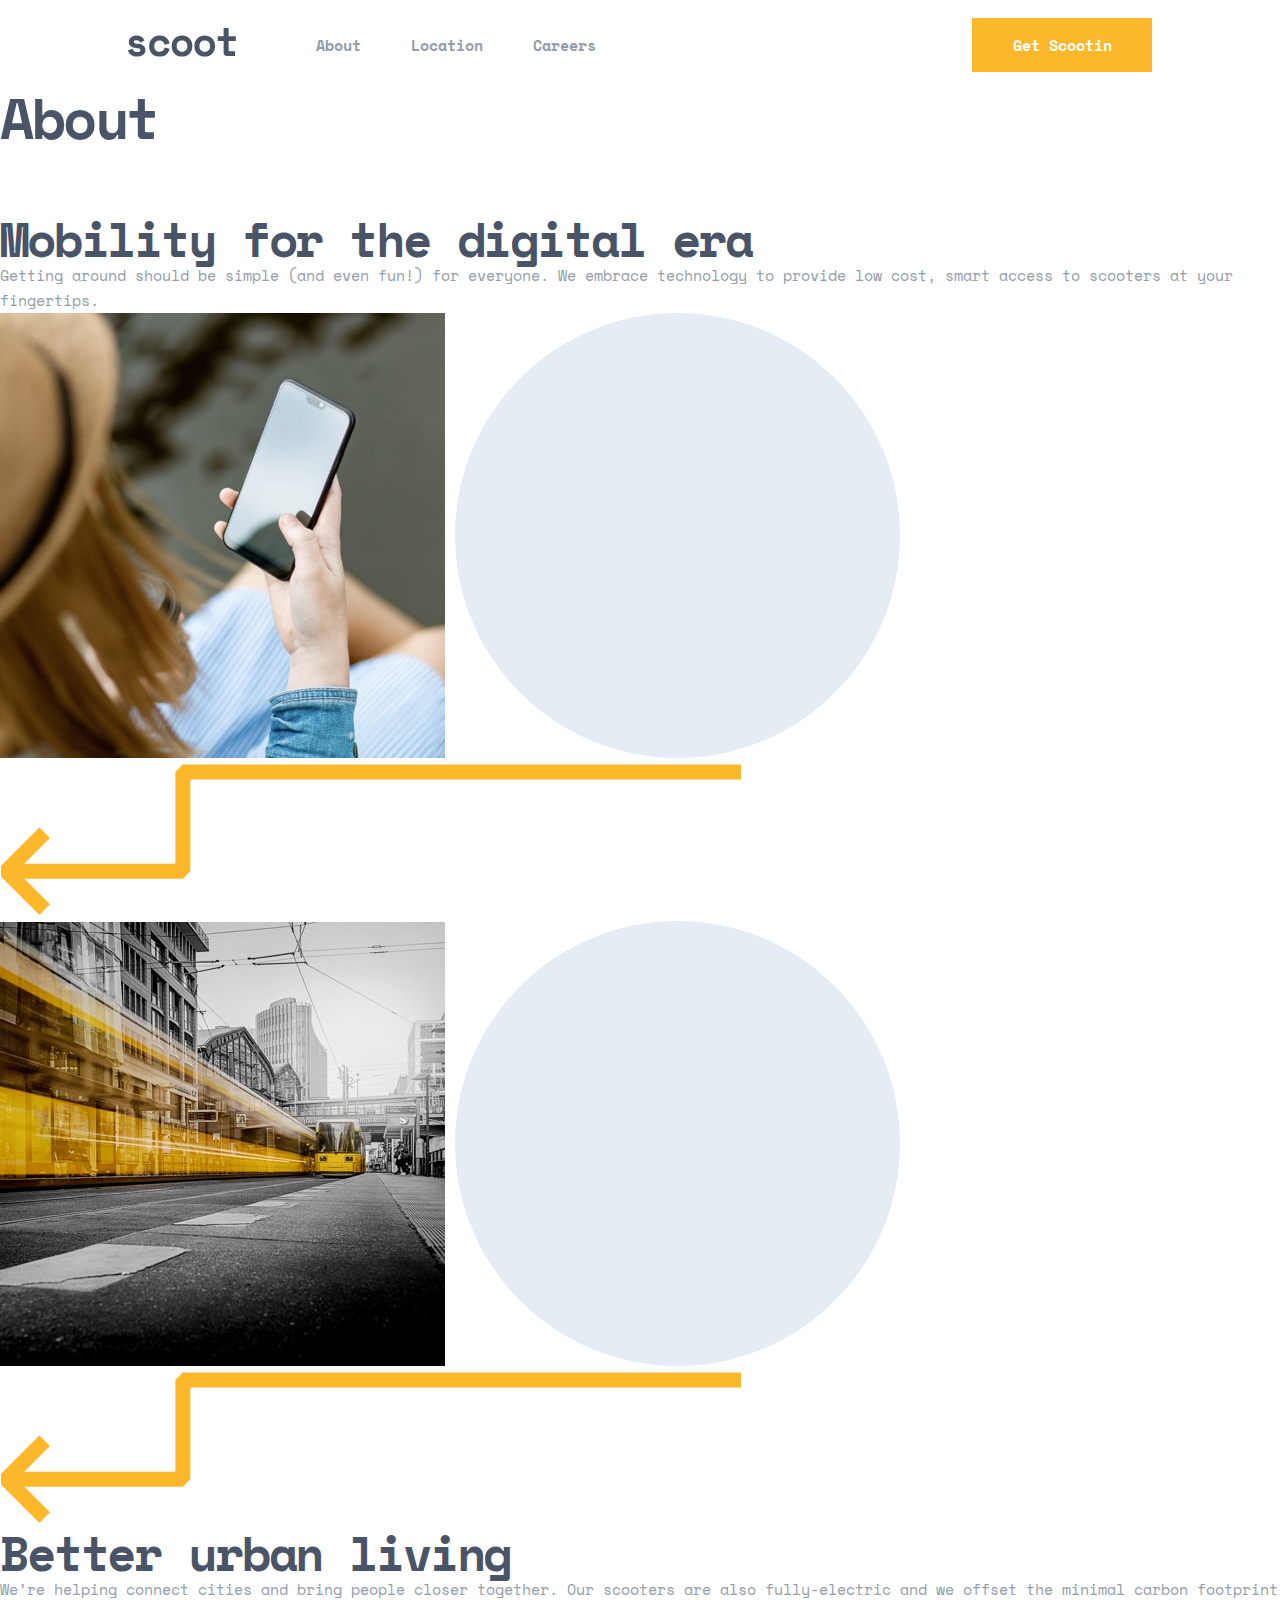
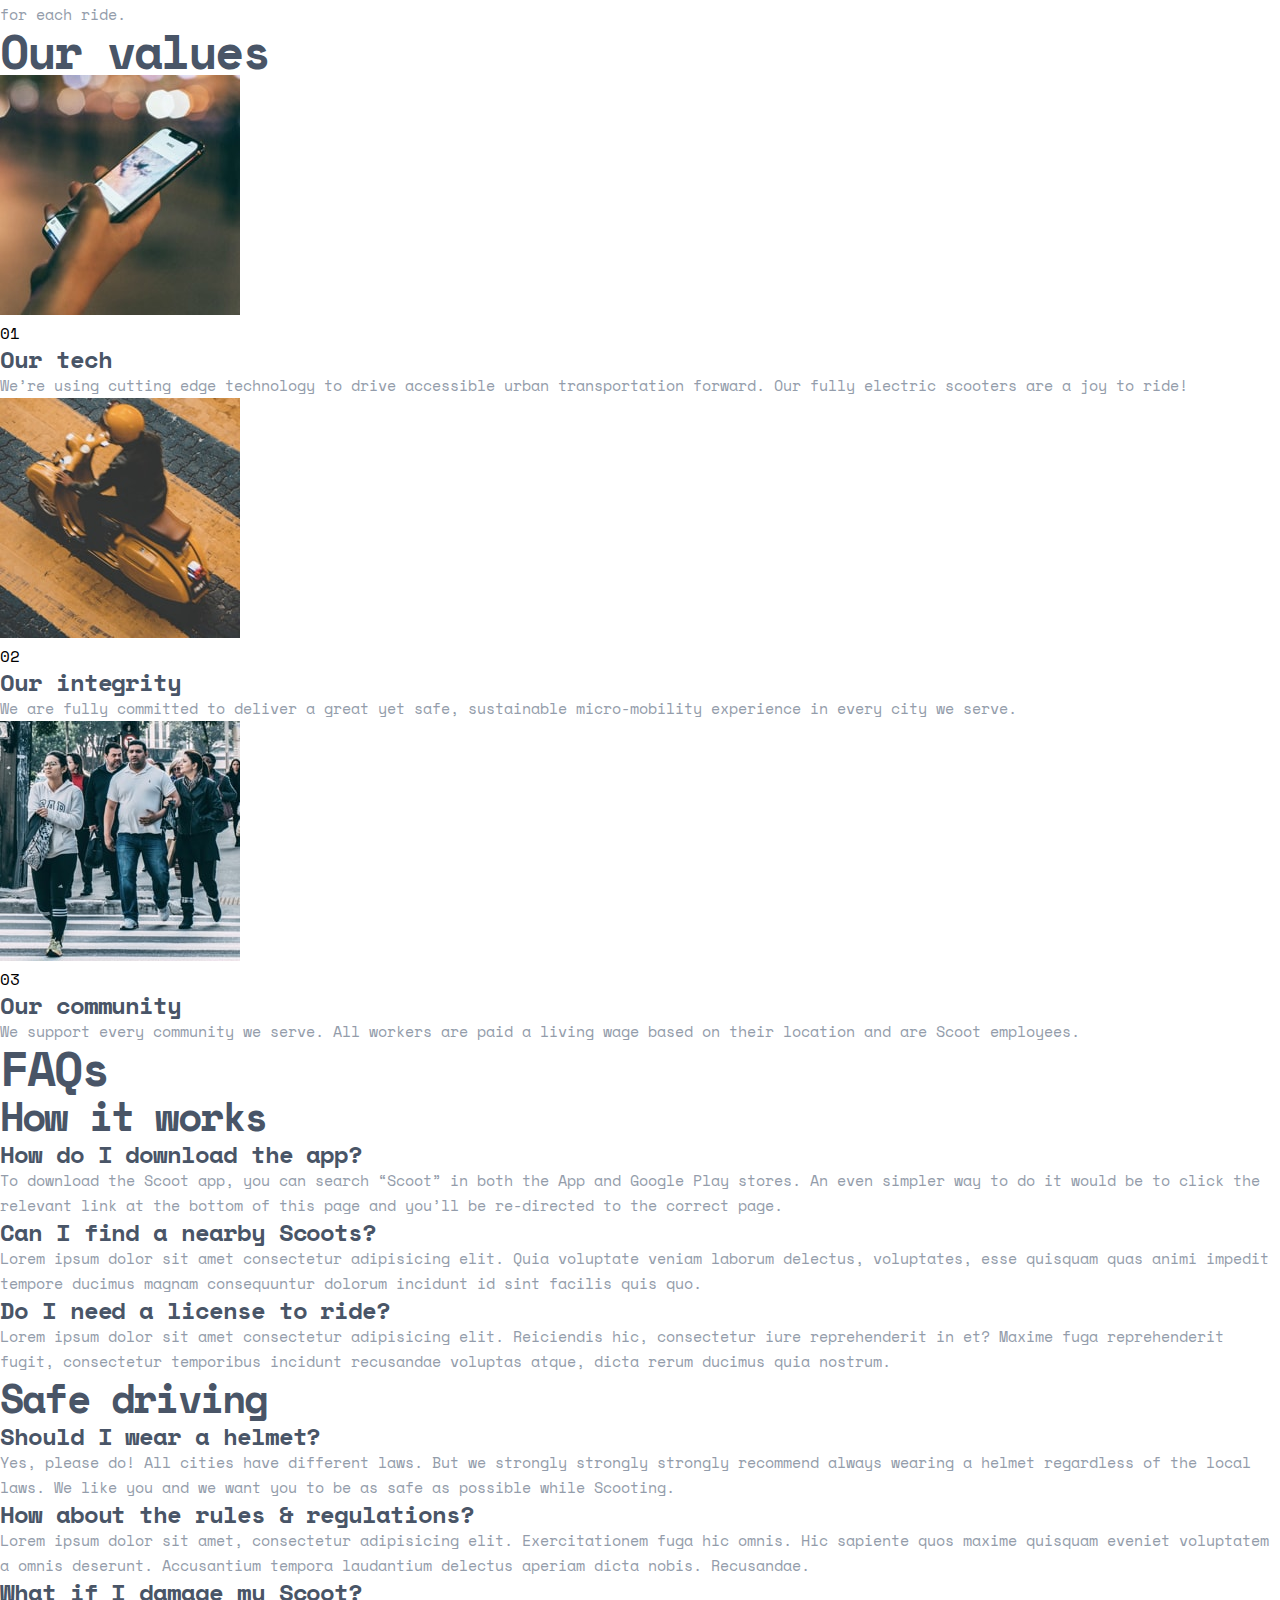
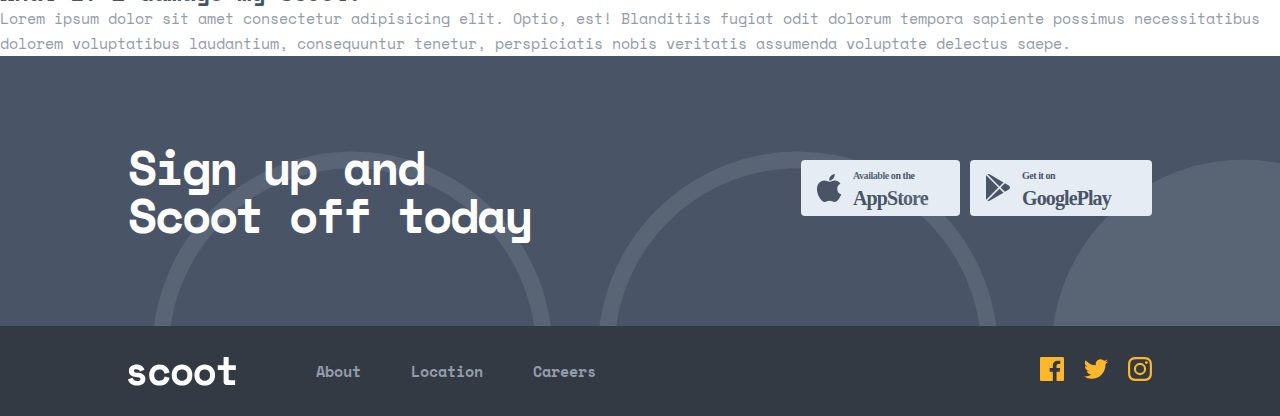
==== about.html @ 6eb8b918 "HTML structure for about page" ====
<!DOCTYPE html>
<html lang="en">
<head>
    <meta charset="UTF-8">
    <meta name="viewport" content="width=device-width, initial-scale=1.0">
    <title>About | Scoot multi-page website</title>
    <link rel="stylesheet" href="styles.css">
    <link rel="stylesheet" href="about.css">
</head>
<body>
    <header>
        <nav>
            <div class="nav-left">
                <a href="index.html"><img src="./assets/logo.svg" alt="logo"></a>
                <a href="about.html" class="nav-about">About</a>
                <a href="location.html" class="nav-location">Location</a>
                <a href="careers.html" class="nav-careers">Careers</a>
            </div>
            <a href="" target="_self" class="get-scootin">Get Scootin</a>
        </nav>
        <div class="hero desktop-only">
            <h1 id="hero-title">About</h1>
            <div id="white-circles">
                <img src="./assets/patterns/white-circles.svg" alt="circles design">
            </div>
        </div>
    </header>
    <main>
        <section class="section1 desktop-only">
            <div class="left-section-text">
                <h2>Mobility for the digital era</h2>
                <p class="general-text">Getting around should be simple (and even fun!) for everyone. We embrace technology to provide low cost, smart access to scooters at your fingertips.</p>
            </div>
            <div class="right-section-image">
                <img src="assets/images/digital-era.jpg" alt="riding telemetry image" id="imgs2">
                <img src="assets/patterns/circle.svg" alt="circle design" id="circles2">
                <img src="assets/patterns/left-downward-arrow.svg" alt="line design" id="arrows2">
            </div>
        </section>
        <section class="section2 desktop-only">
            <div class="left-section-image">
                <img src="assets/images/better-living.jpg" alt="riding telemetry image" id="imgs2">
                <img src="assets/patterns/circle.svg" alt="circle design" id="circles2">
                <img src="assets/patterns/left-downward-arrow.svg" alt="line design" id="arrows2">
            </div>
            <div class="right-section-text">
                <h2>Better urban living</h2>
                <p class="general-text">We’re helping connect cities and bring people closer together. Our scooters are also fully-electric and we offset the minimal carbon footprint for each ride.</p>
            </div>
        </section>
        <section class="section3 desktop-only">
            <h2>Our values</h2>
            <div class="section31">
                <div class="top">
                    <img src="./assets/images/our-tech.jpg" alt="Our tech image">
                    <div class="icon">01</div>
                    <div class="bottom">
                        <h4 id="our">Our tech</h4>
                        <p class="general-text">We’re using cutting edge technology to drive accessible urban transportation forward. Our fully electric scooters are a joy to ride!</p>
                    </div>
                </div>
            </div>
            <div class="section32">
                <div class="top">
                    <img src="./assets/images/our-integrity.jpg" alt="Our integrity image">
                    <div class="icon">02</div>
                    <div class="bottom">
                        <h4 id="our">Our integrity</h4>
                        <p class="general-text">We are fully committed to deliver a great yet safe, sustainable micro-mobility experience in every city we serve.</p>
                    </div>
                </div>
            </div>
            <div class="section33">
                <div class="top">
                    <img src="./assets/images/our-community.jpg" alt="Our community image">
                    <div class="icon">03</div>
                    <div class="bottom">
                        <h4 id="our">Our community</h4>
                        <p class="general-text">We support every community we serve. All workers are paid a living wage based on their location and are Scoot employees.</p>
                    </div>
                </div>
            </div>
        </section>
        <section class="section4 desktop-only">
            <h2>FAQs</h2>
            <div class="section41">
                <h3>How it works</h3>
                <div class="right">
                    <div class="item">
                        <h4 class="question">How do I download the app?</h4>
                        <p class="general-text answer">To download the Scoot app, you can search “Scoot” in both the App and Google Play stores. An even simpler way to do it would be to click the relevant link at the bottom of this page and you’ll be re-directed to the correct page.</p>
                    </div>
                    <div class="item">
                        <h4 class="question">Can I find a nearby Scoots?</h4>
                        <p class="general-text answer">Lorem ipsum dolor sit amet consectetur adipisicing elit. Quia voluptate veniam laborum delectus, voluptates, esse quisquam quas animi impedit tempore ducimus magnam consequuntur dolorum incidunt id sint facilis quis quo.</p>
                    </div>
                    <div class="item">
                        <h4 class="question">Do I need a license to ride?</h4>
                        <p class="general-text answer">Lorem ipsum dolor sit amet consectetur adipisicing elit. Reiciendis hic, consectetur iure reprehenderit in et? Maxime fuga reprehenderit fugit, consectetur temporibus incidunt recusandae voluptas atque, dicta rerum ducimus quia nostrum.</p>
                    </div>
                </div>
            </div>
            <div class="section42">
                <h3>Safe driving</h3>
                <div class="right">
                    <div class="item">
                        <h4 class="question">Should I wear a helmet?</h4>
                        <p class="general-text answer">Yes, please do! All cities have different laws. But we strongly strongly strongly recommend always wearing a helmet regardless of the local laws. We like you and we want you to be as safe as possible while Scooting.</p>
                    </div>
                    <div class="item">
                        <h4 class="question">How about the rules & regulations?</h4>
                        <p class="general-text answer">Lorem ipsum dolor sit amet, consectetur adipisicing elit. Exercitationem fuga hic omnis. Hic sapiente quos maxime quisquam eveniet voluptatem a omnis deserunt. Accusantium tempora laudantium delectus aperiam dicta nobis. Recusandae.</p>
                    </div>
                    <div class="item">
                        <h4 class="question">What if I damage my Scoot?</h4>
                        <p class="general-text answer">Lorem ipsum dolor sit amet consectetur adipisicing elit. Optio, est! Blanditiis fugiat odit dolorum tempora sapiente possimus necessitatibus dolorem voluptatibus laudantium, consequuntur tenetur, perspiciatis nobis veritatis assumenda voluptate delectus saepe.</p>
                    </div>
                </div>
            </div>
        </section>
    </main>
    <footer>
        <div class="footer-up">
            <img src="./assets/patterns/semi-circles.svg" alt="semi-circles design" id="semi-circles">
            <h2>Sign up and <br> Scoot off today</h2>
            <div class="apps">
                <a href="https://www.apple.com/app-store/" target="_blank">
                    <img src="assets/icons/app-store.svg" alt="app store icon and link">
                </a>
                <a href="https://play.google.com/store/games?pli=1" target="_blank">
                    <img src="assets/icons/google-play.svg" alt="google play icon and link">
                </a>
            </div>
        </div>
        <div class="footer-down">
            <nav>
                <div class="nav-left">
                    <img src="./assets/logo.svg" alt="logo" id="logo">
                    <a class="nav-about">About</a>
                    <a class="nav-location">Location</a>
                    <a class="nav-careers">Careers</a>
                </div>
                <div class="nav-right">
                    <a href="https://www.facebook.com/infogimiasi/" target="_blank">
                        <img src="assets/icons/facebook.svg" alt="facebook icon and link">
                    </a>
                    <a href="https://x.com/home?lang=ro" target="_blank">
                        <img src="assets/icons/twitter.svg" alt="twitter icon and link">
                    </a>
                    <a href="https://www.instagram.com/" target="_blank">
                        <img src="assets/icons/instagram.svg" alt="google play icon and link">
                    </a>
                </div>
            </nav>
        </div>
    </footer>
</body>
</html>
---- styles.css ----
@import url('https://fonts.googleapis.com/css2?family=Lexend+Deca:wght@100..900&family=Space+Mono:wght@400;700&display=swap');


:root {
    --yellow: #FCB72B;
    --dark-navy: #495567;
    --dim-grey: #939CAA;
    --light-grey: #E5ECF4;
    --snow: #F2F5F9;
    --light-yellow: #FFF4DF;
}

* {
    margin: 0;
    padding: 0;
    box-sizing: border-box;
    font-family: 'Space Mono', sans-serif;
}

h1, h2, h3, h4 {
    font-weight: bold;
    color: var(--dark-navy);
}

h1 {
    font-size: 56px;
    line-height: 56px;
    letter-spacing: -2.5px;
}

h2 {
    font-size: 48px;
    line-height: 48px;
    letter-spacing: -2.14px;
}

h3 {
    font-size: 40px;
    line-height: 48px;
    letter-spacing: -1.79px;
}

h4 {
    font-size: 24px;
    line-height: 28px;
    letter-spacing: -1.07px;
}

.general-text {
    color: var(--dim-grey);
    font-size: 15px;
    line-height: 25px;
}

body {
    width: 100vw;
    overflow-x: hidden;
}

nav {
    display: flex;
    width: 100%;
    height: 10vh;
    padding: 0 10vw;
    justify-content: space-between;
    align-items: center;
    background-color: white;
    font-size: 15px;
    font-weight: bold;
}

.nav-left {
    display: flex;
    width: min-content;
    justify-content: space-between;
    align-items: center;
    gap: 50px;
}

.nav-left img {
    margin-right: 30px;
}

.nav-left a {
    text-decoration: none;
    color: var(--dim-grey);
}

.nav-left a:hover {
    color: var(--yellow);
}

.get-scootin, #learn-more {
    text-decoration: none;
    display: flex;
    width: 180px;
    height: 6vh;
    justify-content: center;
    align-items: center;
    background-color: var(--yellow);
    color: #ffffff;
    font-size: 15px;
    font-weight: bold;
    line-height: 25px;
}

.get-scootin:hover, #learn-more:hover {
    background-color: transparent;
    color: var(--yellow);
    border: 2.5px solid var(--yellow);
}

footer {
    width: 100%;
    height: 40vh;
    background-color: red;
}

.footer-up {
    background-color: var(--dark-navy);
    position: relative;
    width: 100%;
    height: 30vh;
    padding: 0 10vw;
    display: flex;
    justify-content: space-between;
    align-items: center;
}

.footer-up h2 {
    color: white;
}

#semi-circles {
    width: 100%;
    position: absolute;
    right: -12%;
    bottom: 0;
}

footer nav {
    background-color: #333a44;
}

footer nav #logo {
    filter: brightness(0) invert(1);
}

.apps {
    display: flex;
    justify-content: center;
    align-items: center;
    gap: 10px;
}

.footer-down {
    width: 100%;
    height: 10vh;
}

.nav-right {
    display: flex;
    justify-content: center;
    align-items: center;
    gap: 20px;
}

.nav-right a:hover {
    filter: brightness(0) invert(1);
}

@media (min-width: 525px) and (max-width: 900px) {
    header nav {
        padding: 0 5vw;
    }

    .get-scootin, #learn-more {
        width: 120px;
        height: 50px;
    }

    .nav-left img {
        width: 100px;
        margin-right: 15px;
    }

    .nav-left {
        display: flex;
        width: 50vw;
        justify-content: space-between;
        align-items: center;
        column-gap: 15px;
    }

    #learn-more, .text-hero-tablet-only .get-scootin {
        width: 180px;
    }

    .footer-up {
        flex-direction: column;
        justify-content: center;
        text-align: center;
        gap: 30px;
    }

    #semi-circles {
        width: 150%;
        position: absolute;
        /* right: -12%; */
        left: -25%;
        bottom: 0;
    }

    nav {
        padding: 0 5vw;
    }
}
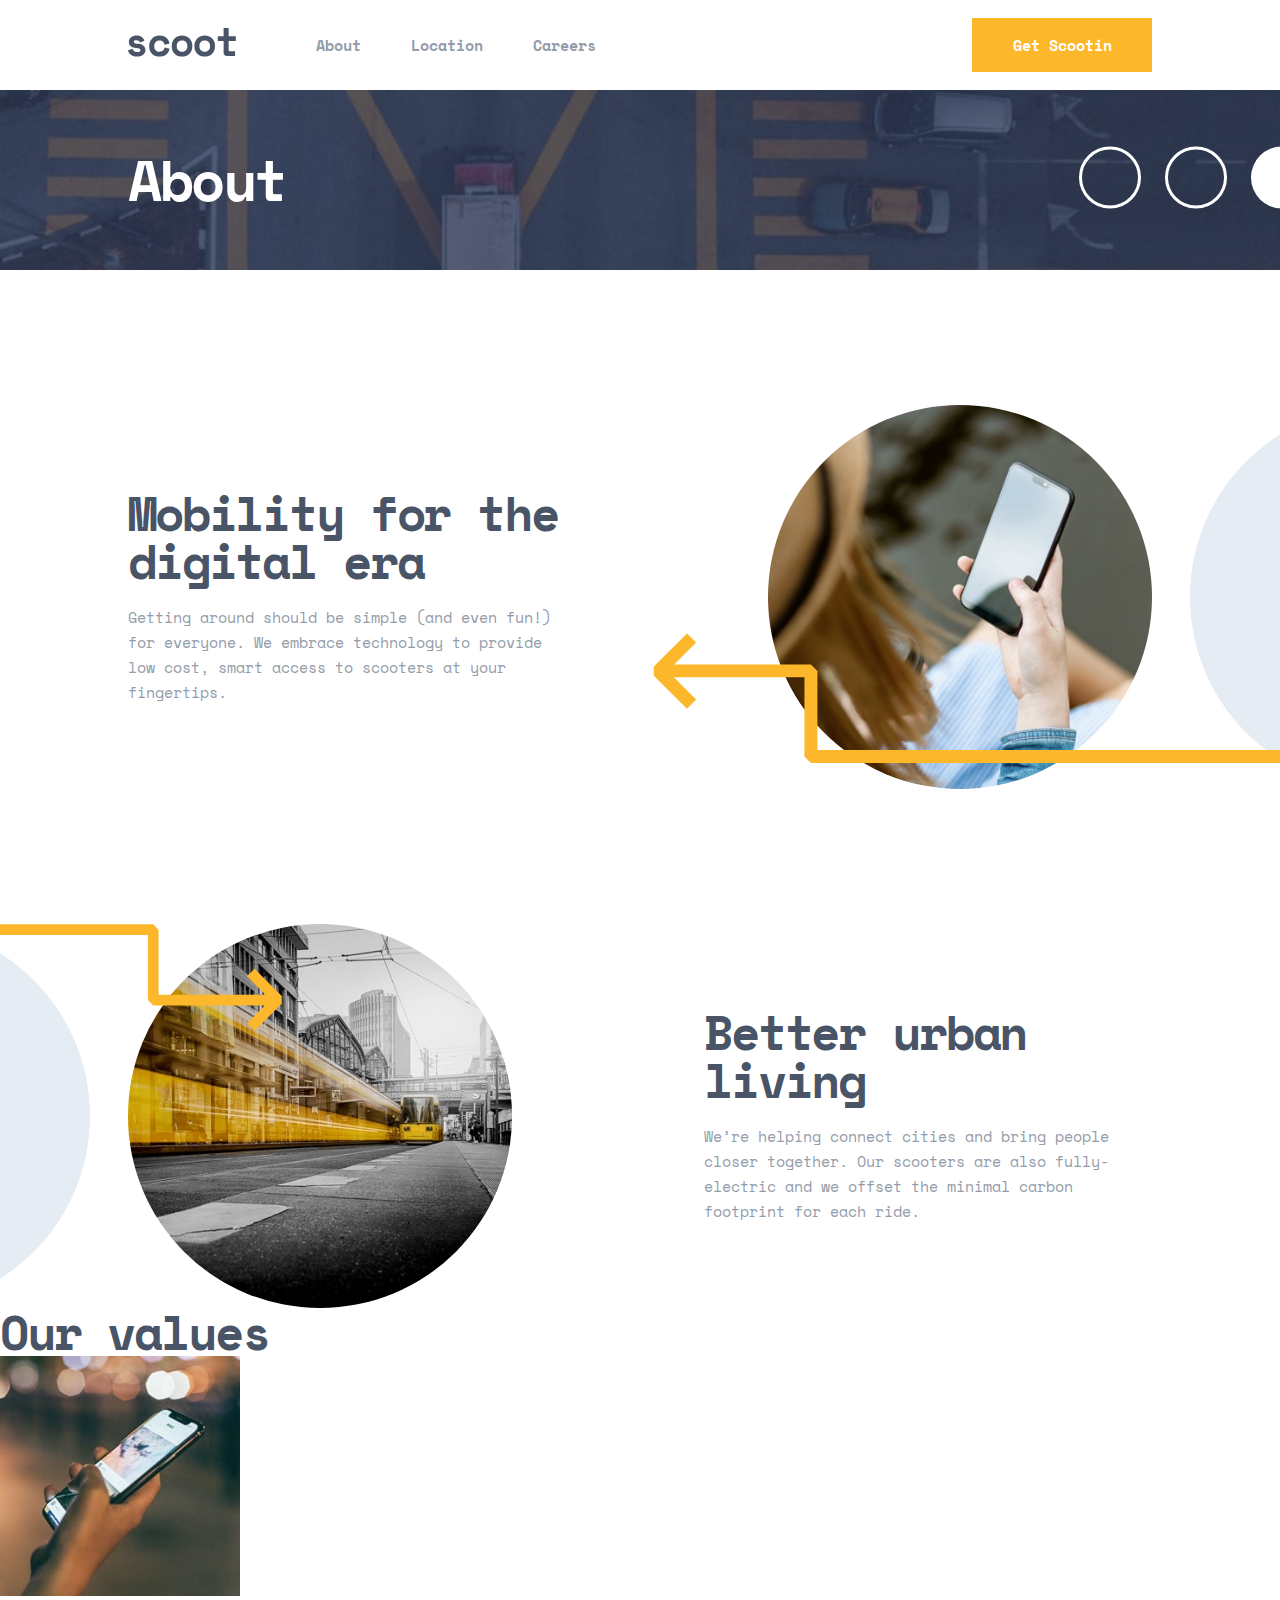
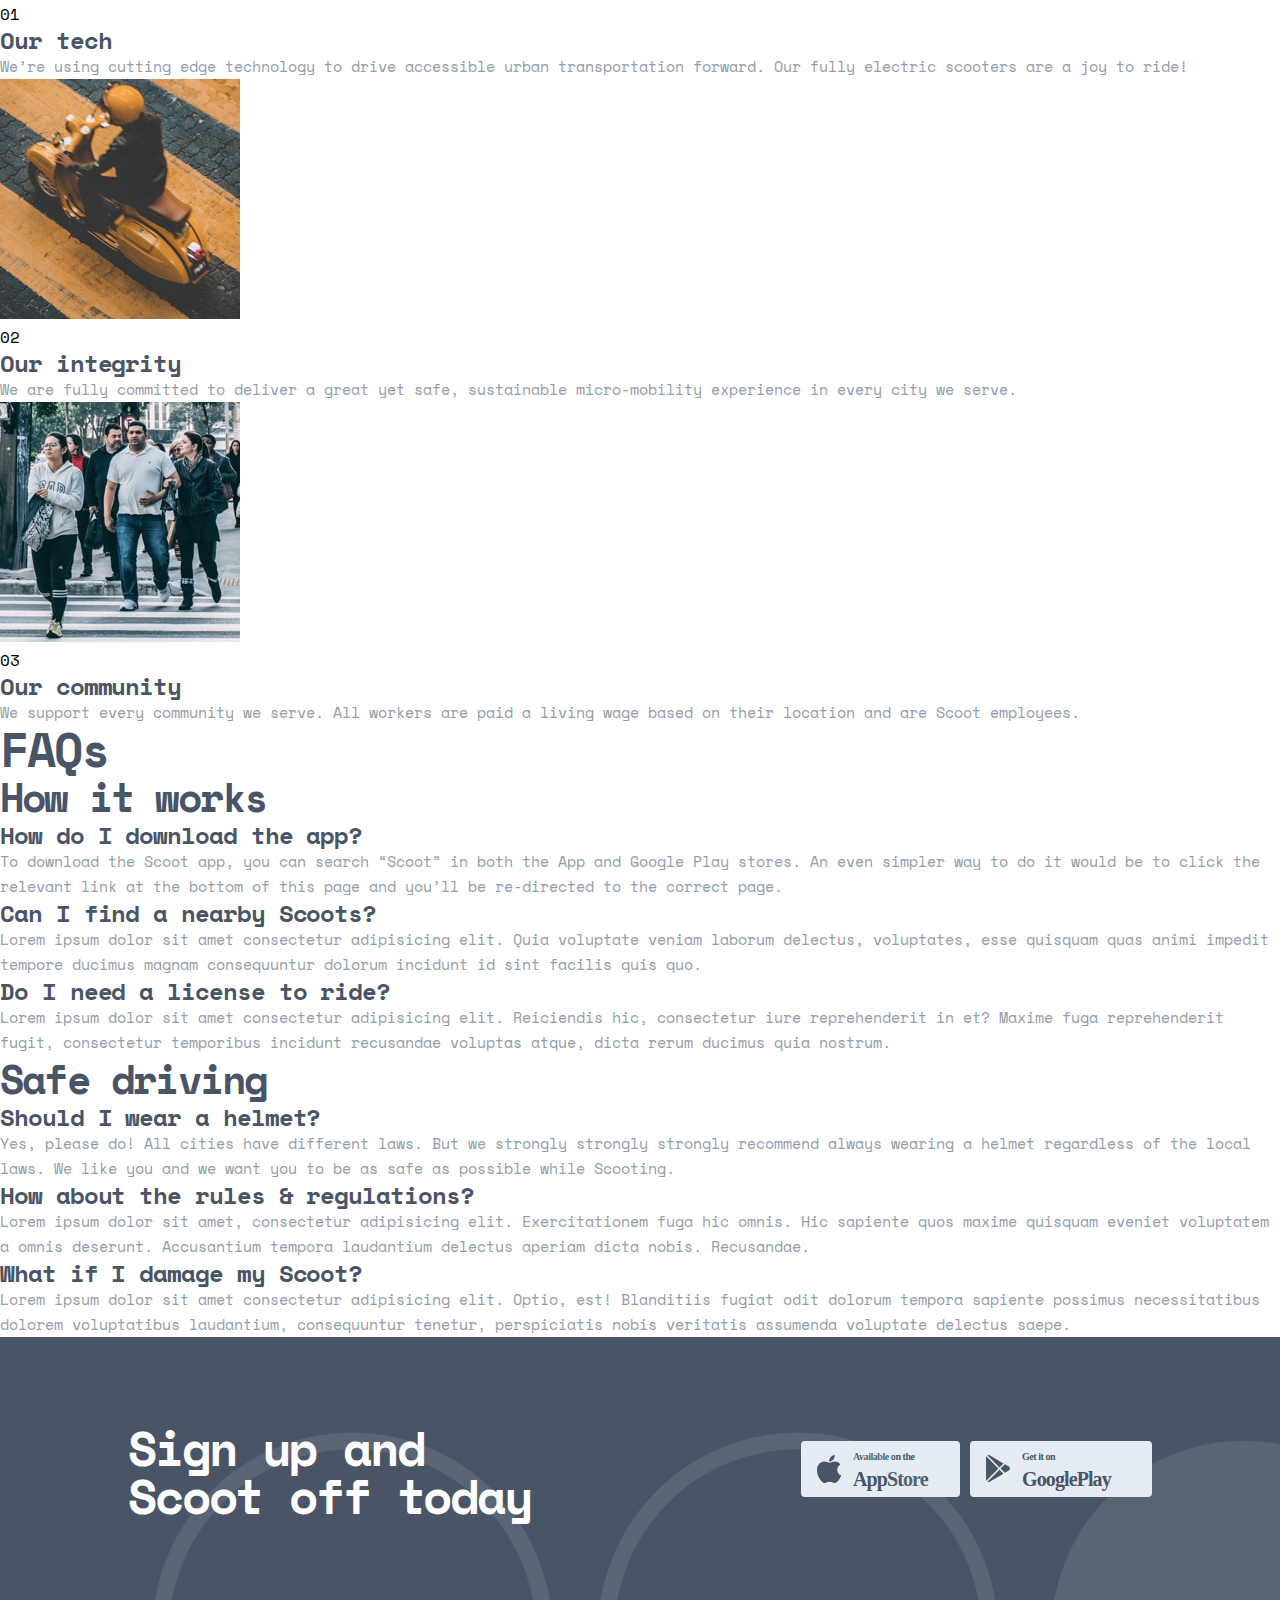
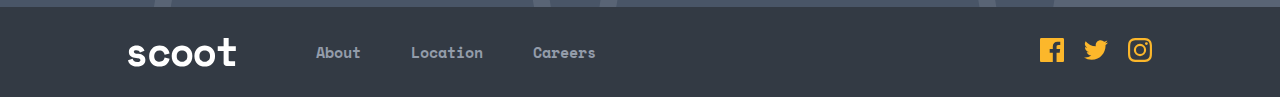
==== commit 8aab41cd: "section1 and section2 for about page, desktop-only" ====
--- a/about.html
+++ b/about.html
@@ -28,23 +28,23 @@
     <main>
         <section class="section1 desktop-only">
             <div class="left-section-text">
-                <h2>Mobility for the digital era</h2>
+                <h2>Mobility for the <br> digital era</h2>
                 <p class="general-text">Getting around should be simple (and even fun!) for everyone. We embrace technology to provide low cost, smart access to scooters at your fingertips.</p>
             </div>
             <div class="right-section-image">
                 <img src="assets/images/digital-era.jpg" alt="riding telemetry image" id="imgs2">
                 <img src="assets/patterns/circle.svg" alt="circle design" id="circles2">
-                <img src="assets/patterns/left-downward-arrow.svg" alt="line design" id="arrows2">
+                <img src="assets/patterns/left-upward-arrow.svg" alt="line design" id="arrows2">
             </div>
         </section>
         <section class="section2 desktop-only">
             <div class="left-section-image">
-                <img src="assets/images/better-living.jpg" alt="riding telemetry image" id="imgs2">
-                <img src="assets/patterns/circle.svg" alt="circle design" id="circles2">
-                <img src="assets/patterns/left-downward-arrow.svg" alt="line design" id="arrows2">
+                <img src="assets/images/better-living.jpg" alt="riding telemetry image" id="imgs3">
+                <img src="assets/patterns/circle.svg" alt="circle design" id="circles3">
+                <img src="assets/patterns/right-arrow.svg" alt="line design" id="arrows3">
             </div>
             <div class="right-section-text">
-                <h2>Better urban living</h2>
+                <h2>Better urban <br> living</h2>
                 <p class="general-text">We’re helping connect cities and bring people closer together. Our scooters are also fully-electric and we offset the minimal carbon footprint for each ride.</p>
             </div>
         </section>
--- a/about.css
+++ b/about.css
@@ -0,0 +1,93 @@
+* {
+    margin: 0;
+    padding: 0;
+    box-sizing: border-box;
+    font-family: 'Space Mono', sans-serif;
+}
+
+.hero {
+    width: 100vw;
+    height: 20vh;
+    background-image: url('./assets/images/about-hero-desktop.jpg');
+    background-size: cover;
+    background-repeat: no-repeat;
+    background-position: center;
+    display: flex;
+    justify-content: space-between;
+    align-items: center;
+    padding: 0 10vw;
+}
+
+h1 {
+    color: white;
+}
+
+#white-circles {
+    position: relative;
+    right: calc(-10vw - 33px);
+}
+
+main {
+    width: 100%;
+}
+
+.section1, .section2 {
+    margin-top: 15vh;
+    display: flex;
+    padding: 0 10vw;
+    justify-content: space-between;
+    align-items: center;
+}
+
+.left-section-text, .right-section-text {
+    width: 35vw;
+    height: max-content;
+    display: flex;
+    flex-direction: column;
+    justify-content: center;
+    gap: 20px;
+}
+
+.right-section-image, .left-section-image {
+    width: 30vw;
+    height: 30vw;
+    display: flex;
+    justify-content: center;
+    align-items: center;
+    position: relative;
+}
+
+#imgs2, #imgs3 {
+    border-radius: 50%;
+    width: 30vw;
+}
+
+#circles2, #circles3 {
+    width: 30vw;
+    height: 30vw;
+    position: absolute;
+}
+
+#circles2 {
+    left: 33vw;
+}
+
+#circles3 {
+    right: 33vw;
+}
+
+#arrows2, #arrows3 {
+    position: absolute;
+}
+
+#arrows2 {
+    width: 50vw;
+    right: -11vw;
+    bottom: 2vw;
+}
+
+#arrows3 {
+    width: 25vw;
+    left: -13vw;
+    top: 0;
+}
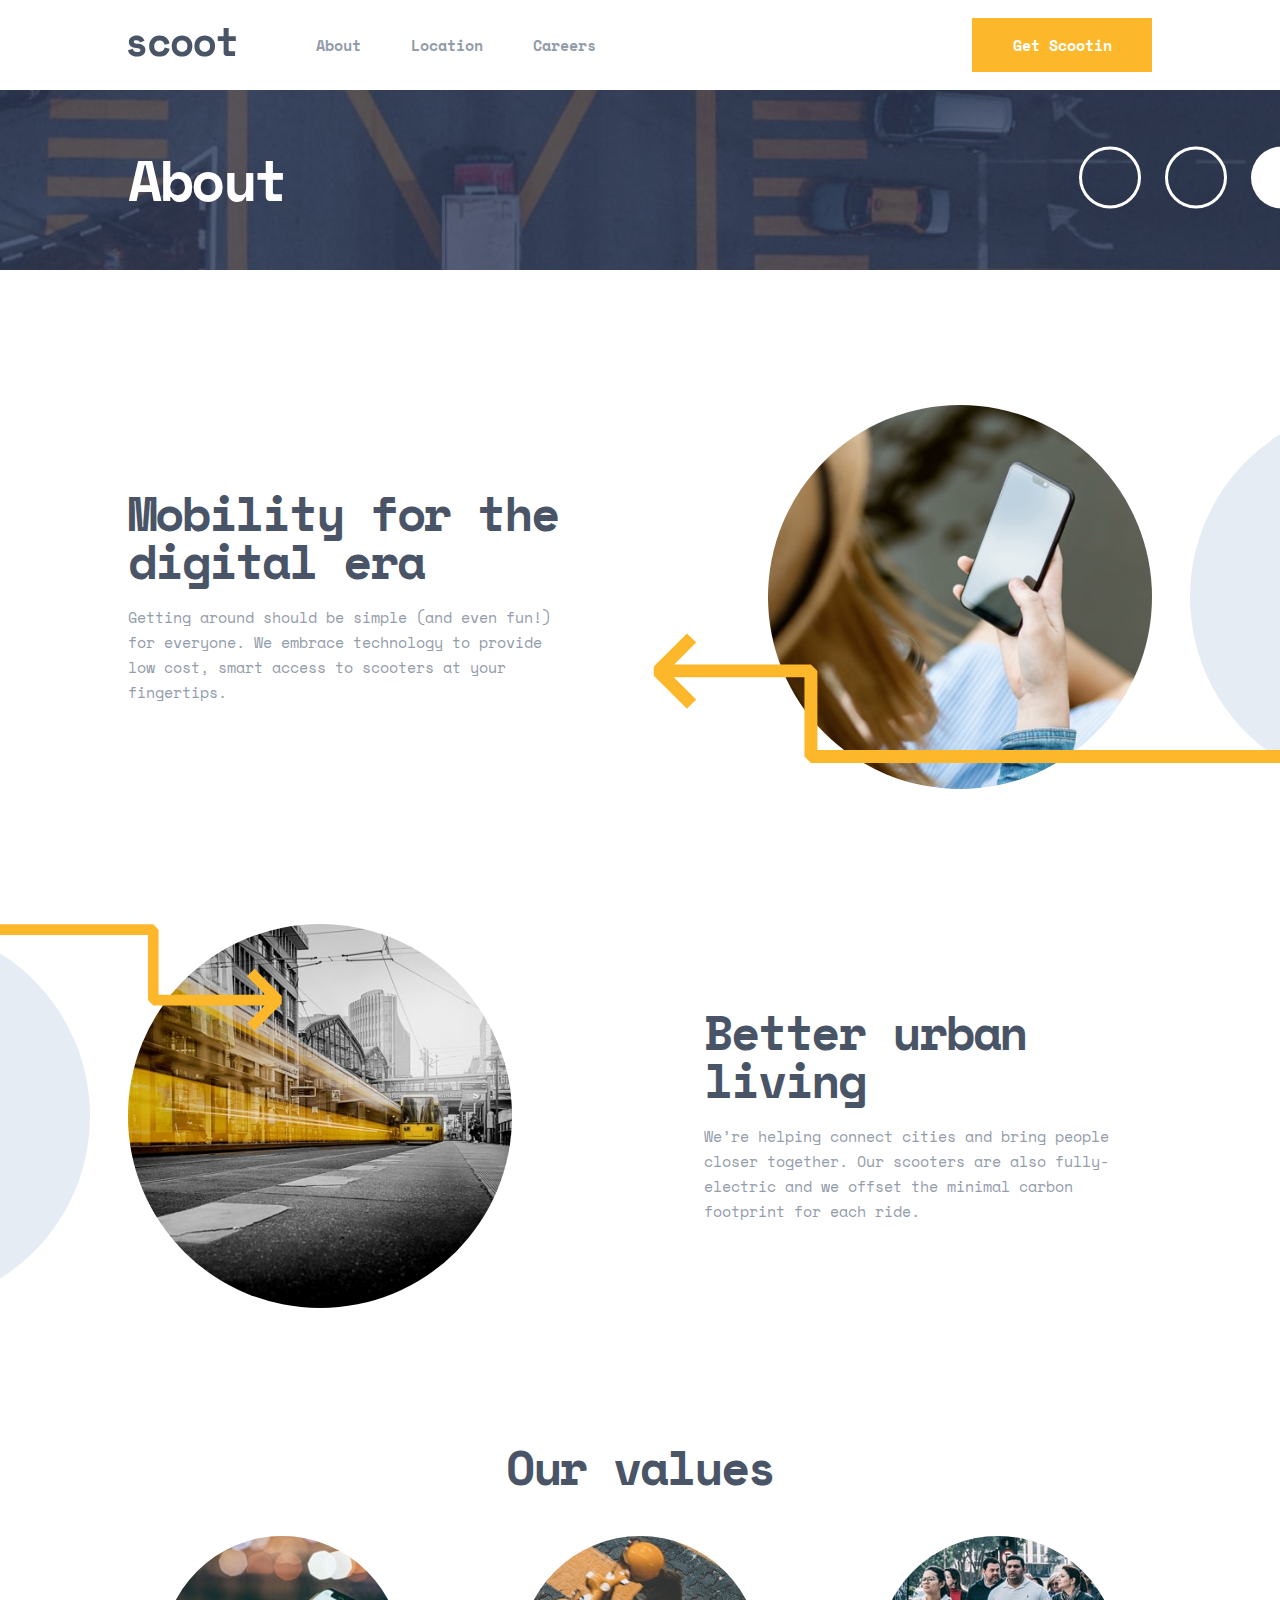
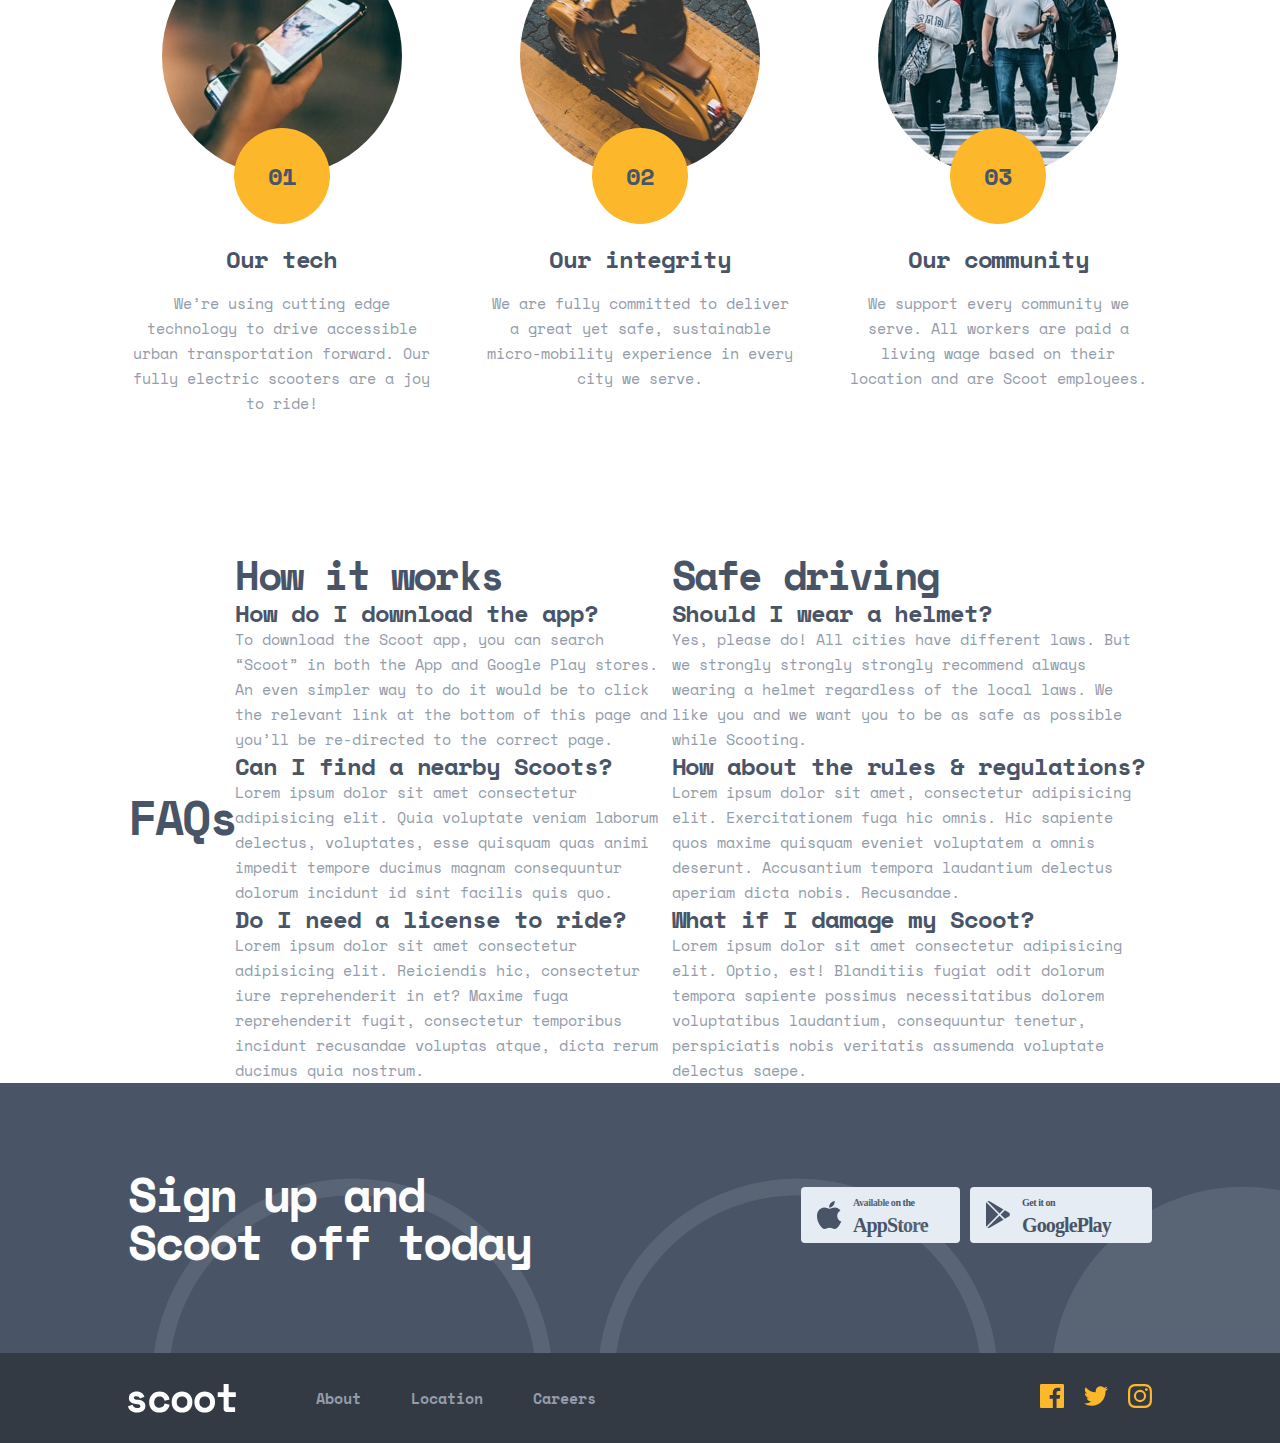
==== commit 7b5c66e1: "section3 for about page, desktop-only" ====
--- a/about.html
+++ b/about.html
@@ -50,30 +50,32 @@
         </section>
         <section class="section3 desktop-only">
             <h2>Our values</h2>
-            <div class="section31">
-                <div class="top">
-                    <img src="./assets/images/our-tech.jpg" alt="Our tech image">
-                    <div class="icon">01</div>
+            <div class="section3-sections-wrapper">
+                <div class="section31">
+                    <div class="top">
+                        <img src="./assets/images/our-tech.jpg" alt="Our tech image">
+                        <h4 class="icon">01</h4>
+                    </div>
                     <div class="bottom">
                         <h4 id="our">Our tech</h4>
                         <p class="general-text">We’re using cutting edge technology to drive accessible urban transportation forward. Our fully electric scooters are a joy to ride!</p>
                     </div>
                 </div>
-            </div>
-            <div class="section32">
-                <div class="top">
-                    <img src="./assets/images/our-integrity.jpg" alt="Our integrity image">
-                    <div class="icon">02</div>
+                <div class="section32">
+                    <div class="top">
+                        <img src="./assets/images/our-integrity.jpg" alt="Our integrity image">
+                        <h4 class="icon">02</h4>
+                    </div>
                     <div class="bottom">
                         <h4 id="our">Our integrity</h4>
                         <p class="general-text">We are fully committed to deliver a great yet safe, sustainable micro-mobility experience in every city we serve.</p>
                     </div>
                 </div>
-            </div>
-            <div class="section33">
-                <div class="top">
-                    <img src="./assets/images/our-community.jpg" alt="Our community image">
-                    <div class="icon">03</div>
+                <div class="section33">
+                    <div class="top">
+                        <img src="./assets/images/our-community.jpg" alt="Our community image">
+                        <h4 class="icon">03</h4>
+                    </div>
                     <div class="bottom">
                         <h4 id="our">Our community</h4>
                         <p class="general-text">We support every community we serve. All workers are paid a living wage based on their location and are Scoot employees.</p>
--- a/styles.css
+++ b/styles.css
@@ -169,7 +169,7 @@
     filter: brightness(0) invert(1);
 }
 
-@media (min-width: 525px) and (max-width: 900px) {
+@media (min-width: 601px) and (max-width: 1024px) {
     header nav {
         padding: 0 5vw;
     }
--- a/about.css
+++ b/about.css
@@ -31,7 +31,7 @@
     width: 100%;
 }
 
-.section1, .section2 {
+.section1, .section2, .section3, .section4 {
     margin-top: 15vh;
     display: flex;
     padding: 0 10vw;
@@ -91,3 +91,57 @@
     left: -13vw;
     top: 0;
 }
+
+.section3 {
+    flex-direction: column;
+    width: 100%;
+    justify-content: center;
+    gap: 5vh;
+}
+
+.section3-sections-wrapper {
+    width: 100%;
+    display: flex;
+    justify-content: space-between;
+    align-items: flex-start;
+}
+
+.section31, .section32, .section33 {
+    text-align: center;
+    height: 100%;
+    width: 30%;
+    display: flex;
+    flex-direction: column;
+    justify-content: center;
+    align-items: center;
+    gap: 7vh;
+}
+
+.top {
+    position: relative;
+}
+
+.top img {
+    border-radius: 50%;
+}
+
+.top .icon {
+    width: 96px;
+    height: 96px;
+    background-color: var(--yellow);
+    position: absolute;
+    border-radius: 50%;
+    display: flex;
+    justify-content: center;
+    align-items: center;
+    top: 192px;
+    left: 72px;
+}
+
+.bottom {
+    display: flex;
+    flex-direction: column;
+    justify-content: center;
+    align-items: center;
+    gap: 2vh;
+}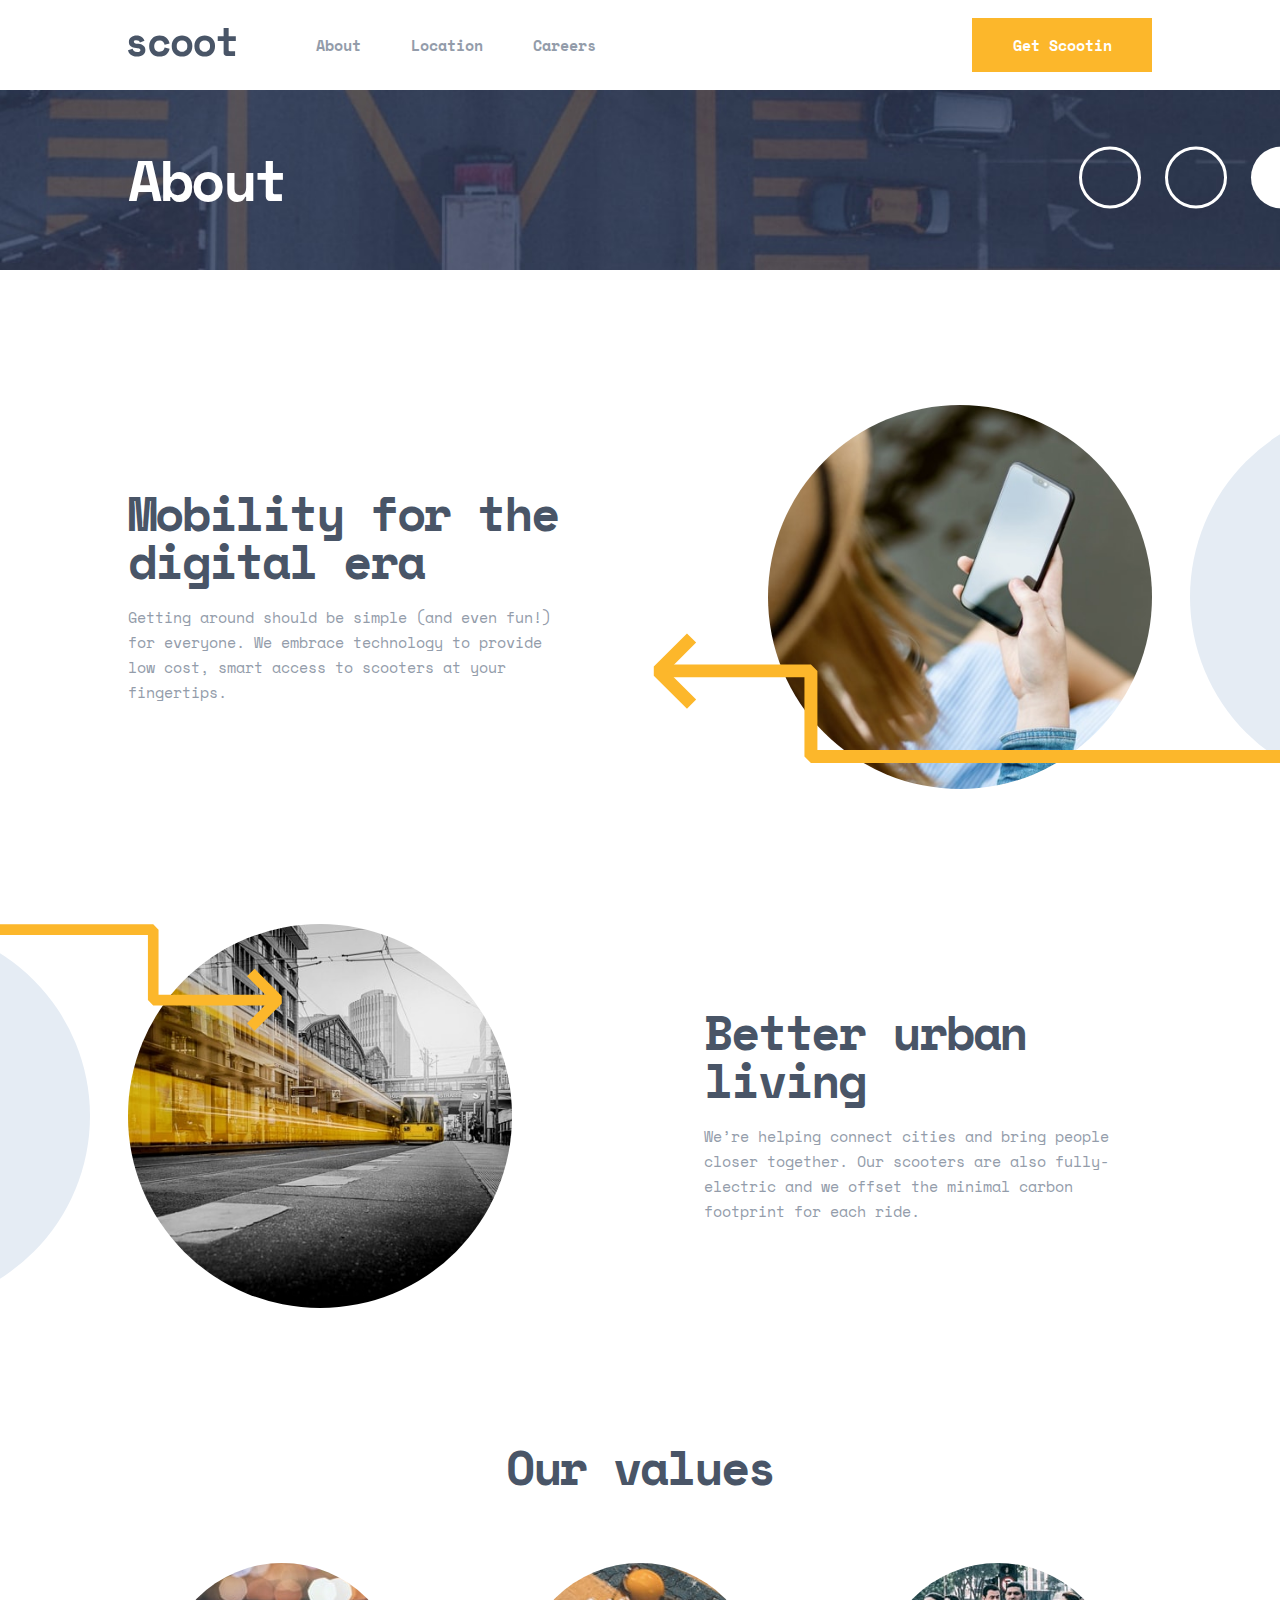
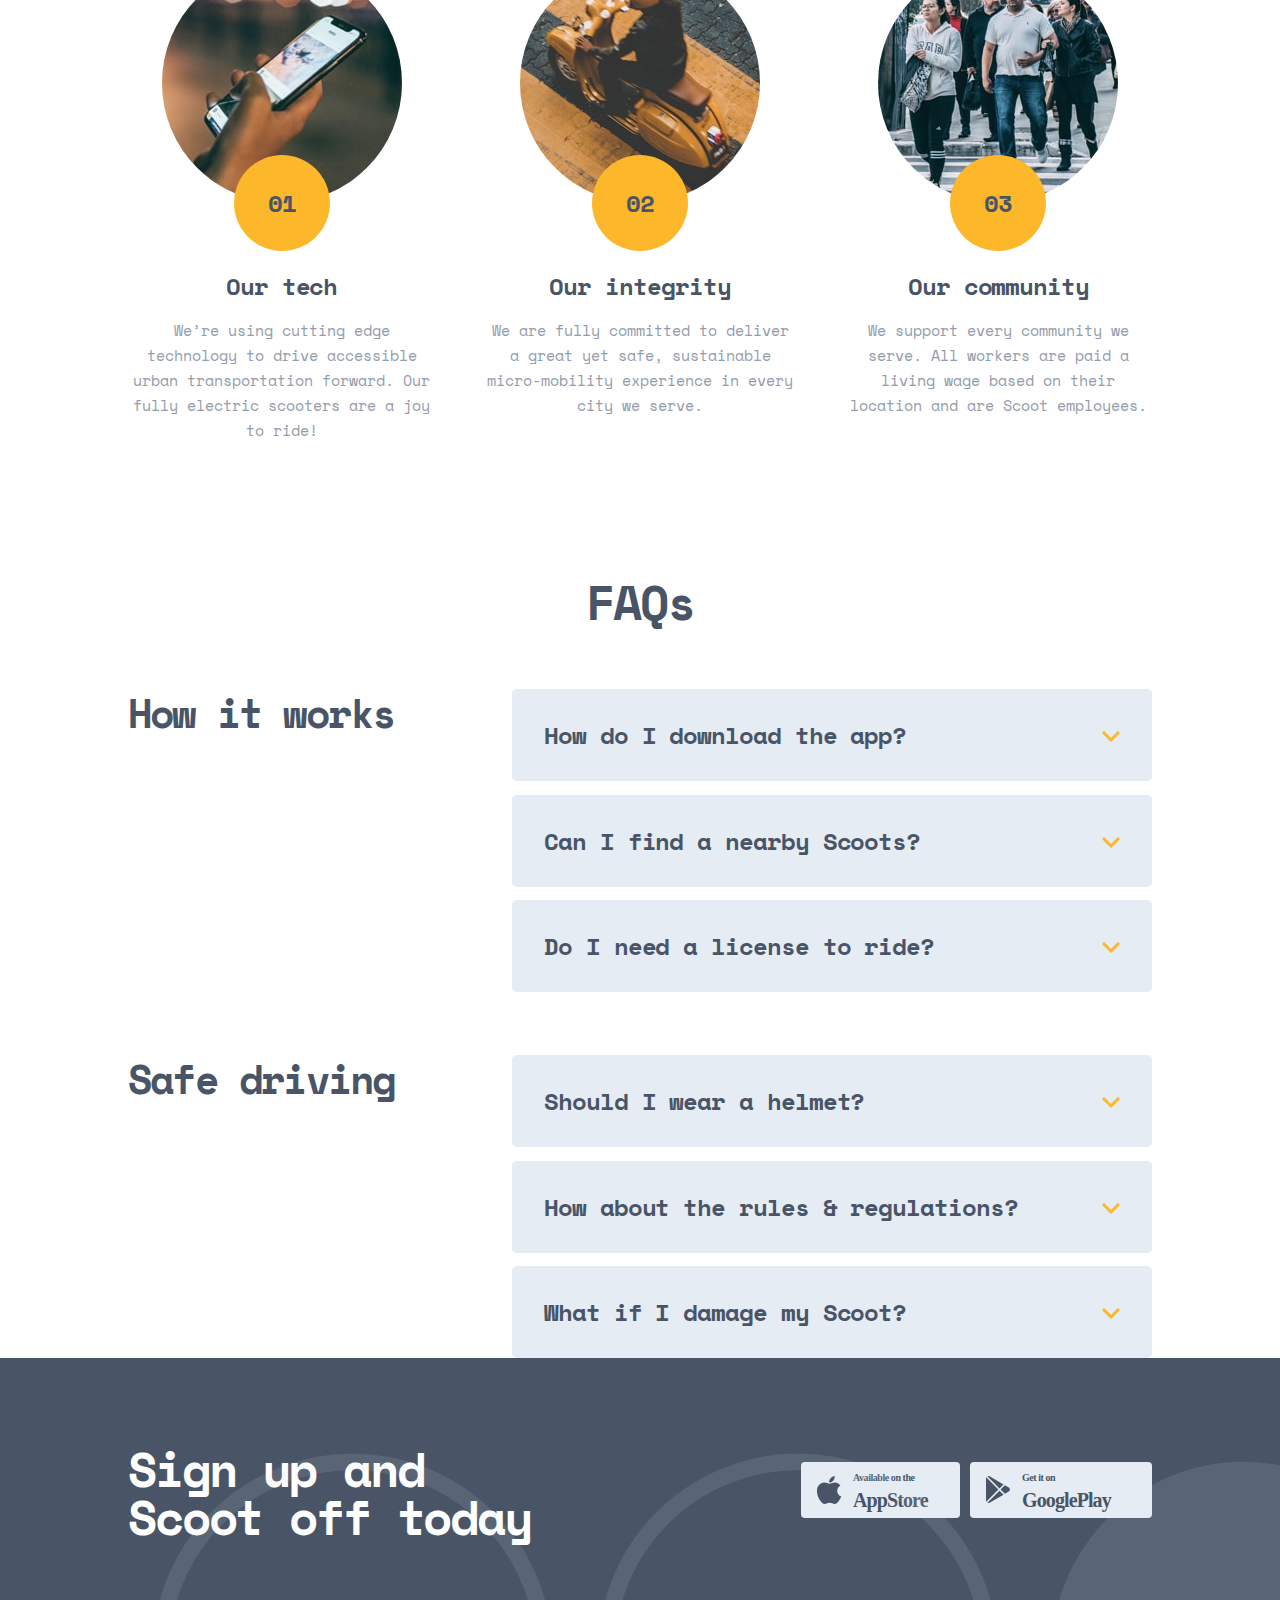
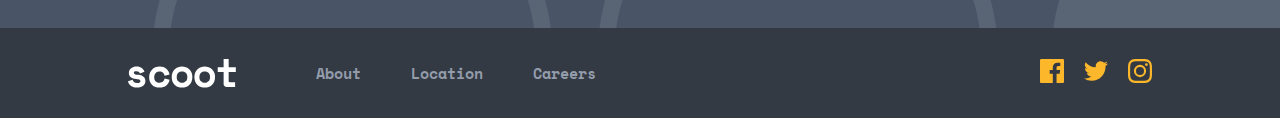
==== commit cd0dacbe: "section4 for about page, desktop-only" ====
--- a/about.html
+++ b/about.html
@@ -89,14 +89,17 @@
                 <h3>How it works</h3>
                 <div class="right">
                     <div class="item">
+                        <img src="./assets/icons/chevron.svg" alt="chevron-arrow-icon" class="chevron">
                         <h4 class="question">How do I download the app?</h4>
                         <p class="general-text answer">To download the Scoot app, you can search “Scoot” in both the App and Google Play stores. An even simpler way to do it would be to click the relevant link at the bottom of this page and you’ll be re-directed to the correct page.</p>
                     </div>
                     <div class="item">
+                        <img src="./assets/icons/chevron.svg" alt="chevron-arrow-icon" class="chevron">
                         <h4 class="question">Can I find a nearby Scoots?</h4>
                         <p class="general-text answer">Lorem ipsum dolor sit amet consectetur adipisicing elit. Quia voluptate veniam laborum delectus, voluptates, esse quisquam quas animi impedit tempore ducimus magnam consequuntur dolorum incidunt id sint facilis quis quo.</p>
                     </div>
                     <div class="item">
+                        <img src="./assets/icons/chevron.svg" alt="chevron-arrow-icon" class="chevron">
                         <h4 class="question">Do I need a license to ride?</h4>
                         <p class="general-text answer">Lorem ipsum dolor sit amet consectetur adipisicing elit. Reiciendis hic, consectetur iure reprehenderit in et? Maxime fuga reprehenderit fugit, consectetur temporibus incidunt recusandae voluptas atque, dicta rerum ducimus quia nostrum.</p>
                     </div>
@@ -106,14 +109,17 @@
                 <h3>Safe driving</h3>
                 <div class="right">
                     <div class="item">
+                        <img src="./assets/icons/chevron.svg" alt="chevron-arrow-icon" class="chevron">
                         <h4 class="question">Should I wear a helmet?</h4>
                         <p class="general-text answer">Yes, please do! All cities have different laws. But we strongly strongly strongly recommend always wearing a helmet regardless of the local laws. We like you and we want you to be as safe as possible while Scooting.</p>
                     </div>
                     <div class="item">
+                        <img src="./assets/icons/chevron.svg" alt="chevron-arrow-icon" class="chevron">
                         <h4 class="question">How about the rules & regulations?</h4>
                         <p class="general-text answer">Lorem ipsum dolor sit amet, consectetur adipisicing elit. Exercitationem fuga hic omnis. Hic sapiente quos maxime quisquam eveniet voluptatem a omnis deserunt. Accusantium tempora laudantium delectus aperiam dicta nobis. Recusandae.</p>
                     </div>
                     <div class="item">
+                        <img src="./assets/icons/chevron.svg" alt="chevron-arrow-icon" class="chevron">
                         <h4 class="question">What if I damage my Scoot?</h4>
                         <p class="general-text answer">Lorem ipsum dolor sit amet consectetur adipisicing elit. Optio, est! Blanditiis fugiat odit dolorum tempora sapiente possimus necessitatibus dolorem voluptatibus laudantium, consequuntur tenetur, perspiciatis nobis veritatis assumenda voluptate delectus saepe.</p>
                     </div>
@@ -156,5 +162,7 @@
             </nav>
         </div>
     </footer>
+
+    <script src="about.js"></script>
 </body>
 </html>--- a/about.css
+++ b/about.css
@@ -96,7 +96,7 @@
     flex-direction: column;
     width: 100%;
     justify-content: center;
-    gap: 5vh;
+    gap: 8vh;
 }
 
 .section3-sections-wrapper {
@@ -144,4 +144,68 @@
     justify-content: center;
     align-items: center;
     gap: 2vh;
+}
+
+.section4 {
+    flex-direction: column;
+    justify-content: center;
+    align-items: center;
+    gap: 7vh;
+    width: 100%;
+}
+
+.section41, .section42 {
+    display: flex;
+    justify-content: space-between;
+    align-items: flex-start;
+    width: 100%;
+}
+
+.section41 h3, .section42 h3 {
+    width: 30vw;
+}
+
+.section41 .right, .section42 .right {
+    width: 50vw;
+    display: flex;
+    flex-direction: column;
+    justify-content: center;
+    align-items: center;
+    gap: 1.5vh;
+}
+
+.item {
+    background-color: var(--light-grey);
+    position: relative;
+    border-radius: 5px;
+    width: 100%;
+}
+
+.item:hover {
+    background-color: #FFF4DF;
+    cursor: pointer;
+}
+
+.question {
+    padding: 32px;
+    width: calc(100% - 32px);
+}
+
+.answer {
+    padding: 0 32px;
+    padding-bottom: 32px;
+    color: var(--dark-navy);
+    display: none;
+    transition: transform 1s ease; /* 0.3s pentru tranziție fluidă */
+}
+
+.chevron {
+    position: absolute;
+    top: 42px;
+    right: 32px;
+    transition: transform 0.5s ease; /* 0.3s pentru tranziție fluidă */
+}
+
+.chevron:hover {
+    scale: 1.3;
 }